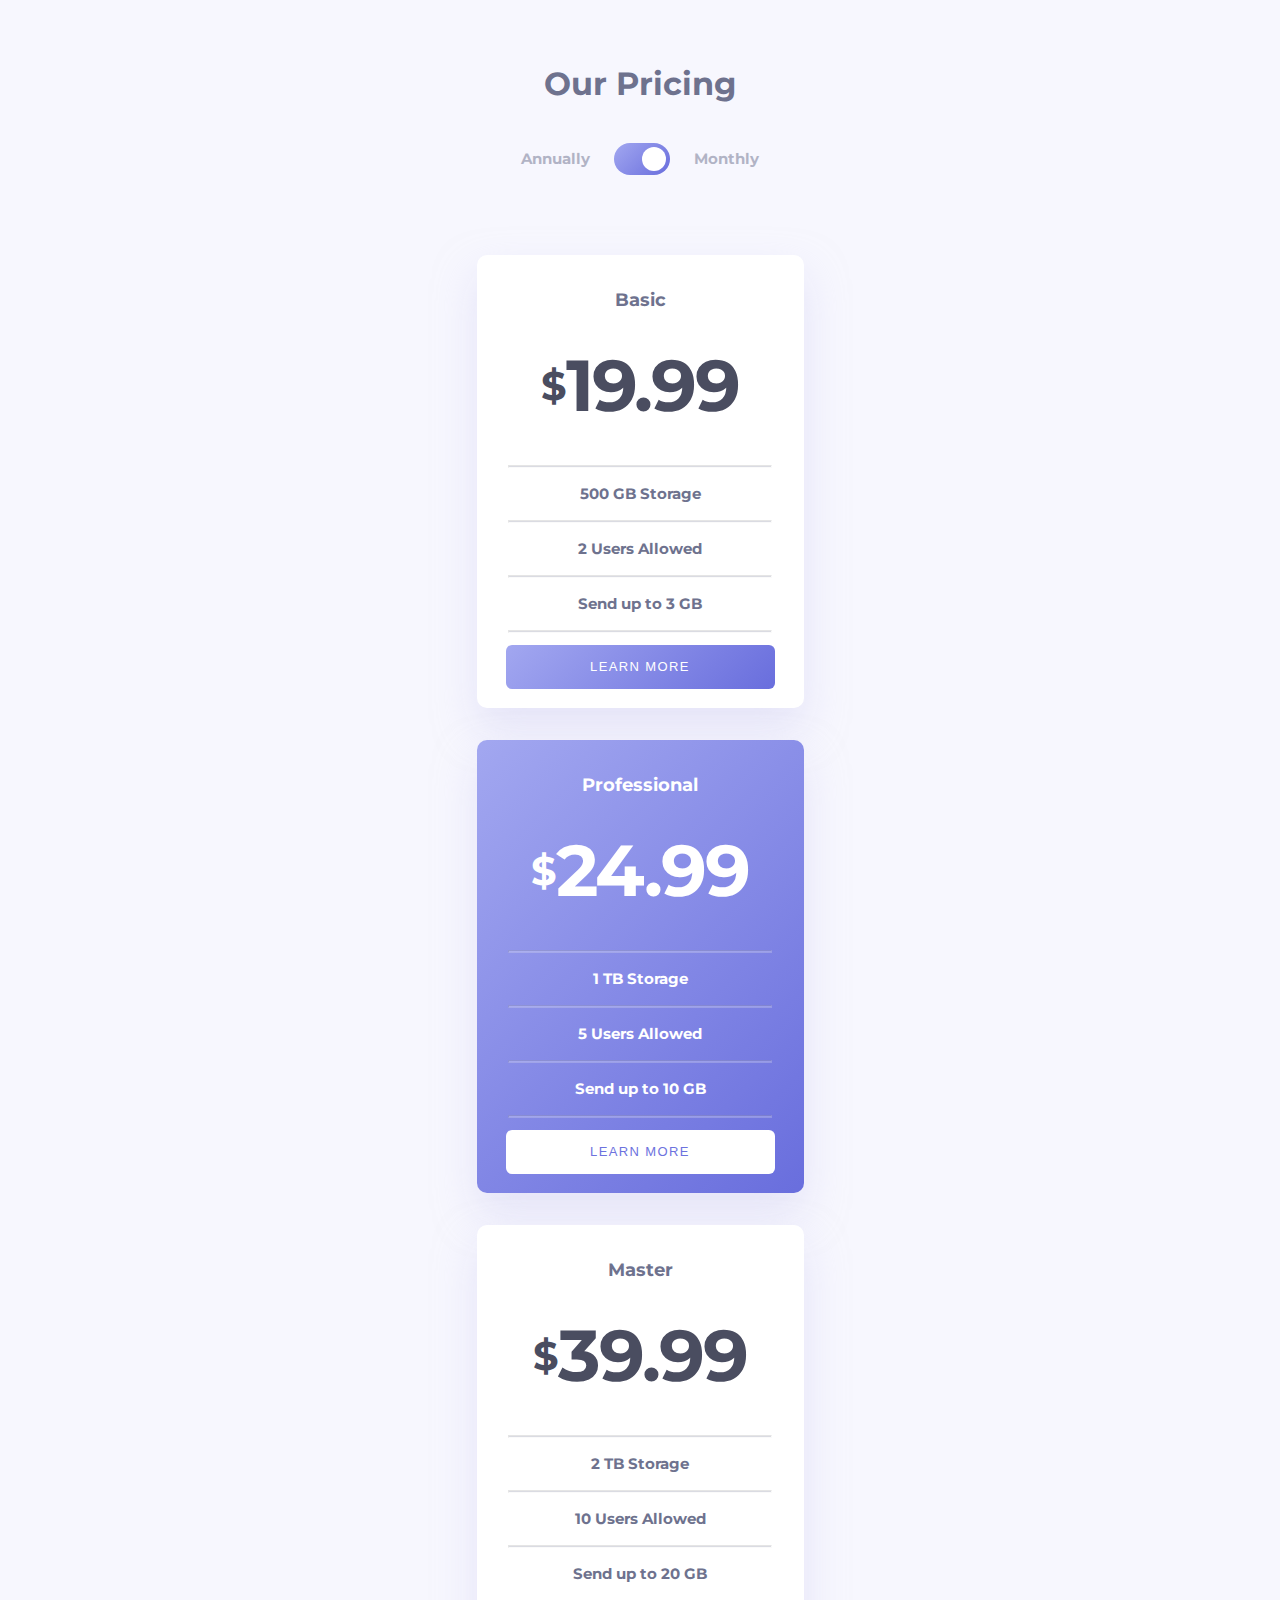
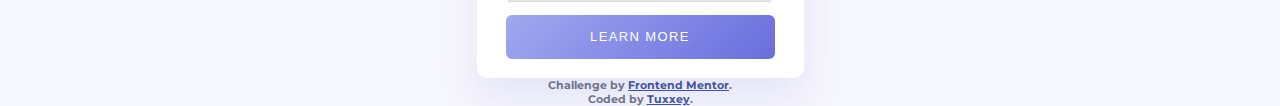
==== pricing-component-with-toggle-master/index.html @ 1f52ca59 "mobile done" ====
<!DOCTYPE html>
<html lang="en">
<head>
  <meta charset="UTF-8">
  <meta name="viewport" content="width=device-width, initial-scale=1.0"> <!-- displays site properly based on user's device -->
  <link rel="stylesheet" href="style.css">
  <link rel="icon" type="image/png" sizes="32x32" href="./images/favicon-32x32.png">
  <title>Frontend Mentor | [Challenge Name Here]</title>
</head>
<body>
  <h1>Our Pricing</h1>
  <div class="toggle">
    <span>Annually</span>
    <div id="purple"><div id="white"></div></div>
    <span>Monthly</span>
  </div>
  <div class="cards">

  <div class="card" id="basic">
    <h2>Basic</h2>
    <div class="price"><span class="dollar">&dollar;</span><span class="amount">19.99</span></div>
    <hr>
    500 GB Storage
    <hr>
    2 Users Allowed
    <hr>
    Send up to 3 GB
    <hr>
    <button>Learn More</button>
  </div>

<div class="card" id="professional">
  <h2>Professional</h2>
  <div class="price"><span class="dollar">&dollar;</span><span class="amount">24.99</span></div>
  <hr>
  1 TB Storage
  <hr>
  5 Users Allowed
  <hr>
  Send up to 10 GB
  <hr>
  <button>Learn More</button>
</div>

<div class="card" id="master">
  <h2>Master</h2>
  <div class="price"><span class="dollar">&dollar;</span><span class="amount">39.99</span></div>
  <hr>
  2 TB Storage
  <hr>
  10 Users Allowed
  <hr>
  Send up to 20 GB
  <hr>
  <button>Learn More</button>
</div>
</div>

<footer>
  Challenge by <a href="https://www.frontendmentor.io?ref=challenge" target="_blank">Frontend Mentor</a>. <br />
  Coded by <a href="#">Tuxxey</a>.
</footer>
</body>
</html>
---- pricing-component-with-toggle-master/style.css ----
@import url('https://fonts.googleapis.com/css2?family=Montserrat:wght@700&display=swap');

* {
    margin: 0;
    padding: 0;
    /* outline: solid red 1px; */
}

body {
    display: flex;
    flex-direction: column;
    align-items: center;
    justify-content: flex-start;
    min-height: 100vh;
    margin: 0px 24px 0px 24px;
    font-family: 'Montserrat';
    font-style: normal;
    font-weight: 700;
    font-size: 15px;
    background-color: #F7F7FE;
    background-image: url(./images/bg-top.svg), url(./images/bg-bottom.svg);
    background-position: 196px 0px, left bottom;
    background-repeat: no-repeat, no-repeat;
    color: #6E728E
}

h1 {
    font-size: 32px;
    line-height: 39px;
    margin-top: 64px;
}

.toggle {
    margin-top: 40px;
    display: flex;
    align-items: center;
    gap: 24px;
}

.toggle span {
    line-height: 28px;    
    mix-blend-mode: normal;
    opacity: 0.5;
}

.toggle #purple {
    display: inline-block;
    width: 56px;
    height: 32px;
    background: linear-gradient(135deg, #A2A7F0 0%, #696EDD 100%);
    border-radius: 16px;
}

.toggle #white {
    display: inline-block;
    width: 24px;
    height: 24px;
    background: #FFFFFF;
    border-radius: 50%;
    margin: 4px;
    margin-left: 28px;
    /* enable margin-left 28px to move to monthly */
}

.cards {
    margin-top: 80px;
    display: grid;
    grid-template-rows: repeat(3, 453px);
    grid-template-columns: 327px;
    gap: 32px;
}

.card {
    display: grid;
    justify-items: center;
    line-height: 28px;
    gap: 12px;
}

.card h2 {
    font-size: 18px;
    line-height: 28px;
    margin-top: 31px;
}

.card .price {
    display: flex;
    align-items: center;
    margin-top: 24px;
    margin-bottom: 32px;
}

.card .price .dollar {
    font-size: 40px;
    line-height: 49px;
    letter-spacing: -1.2px;
}

.card .price .amount {
    font-size: 72px;
    line-height: 71px;
    letter-spacing: -2.16px;
}

.card hr {
    width: 80%;
    height: 1px;
    mix-blend-mode: normal;
    opacity: 0.25;
}

.card button {
    font-size: 13px;
    line-height: 16px;
    letter-spacing: 1.39286px;
    border-radius: 6px;
    width: 269px;
    height: 44px;
    border-style: none;
    margin-bottom: 31px;
    text-transform: uppercase;
}

#basic, #master {
    background: #FFFFFF;
    box-shadow: 0px 20px 40px rgba(212, 210, 244, 0.5);
    border-radius: 10px;
}

#basic hr, #master hr {
    background: #6E728E;
}

#basic .price, #master .price {
    color: #4A4D60;
}

#basic button, #master button {
    color: #FFFFFF;
    background: linear-gradient(135deg, #A2A7F0 0%, #696EDD 100%);
}


#professional {
    background: linear-gradient(135deg, #A2A7F0 0%, #696EDD 100%);
    box-shadow: 0px 20px 40px rgba(212, 210, 244, 0.5);
    border-radius: 10px;
    color: #FFFFFF;

}

#professional hr {
    background: #FFFFFF;
}

#professional button {
    color: #6D72DE;
    background: #FFFFFF;
}

footer {
    margin-top: auto;
    font-size: 11px; 
    text-align: center;
}

footer a { 
    color: hsl(228, 45%, 44%); 
}
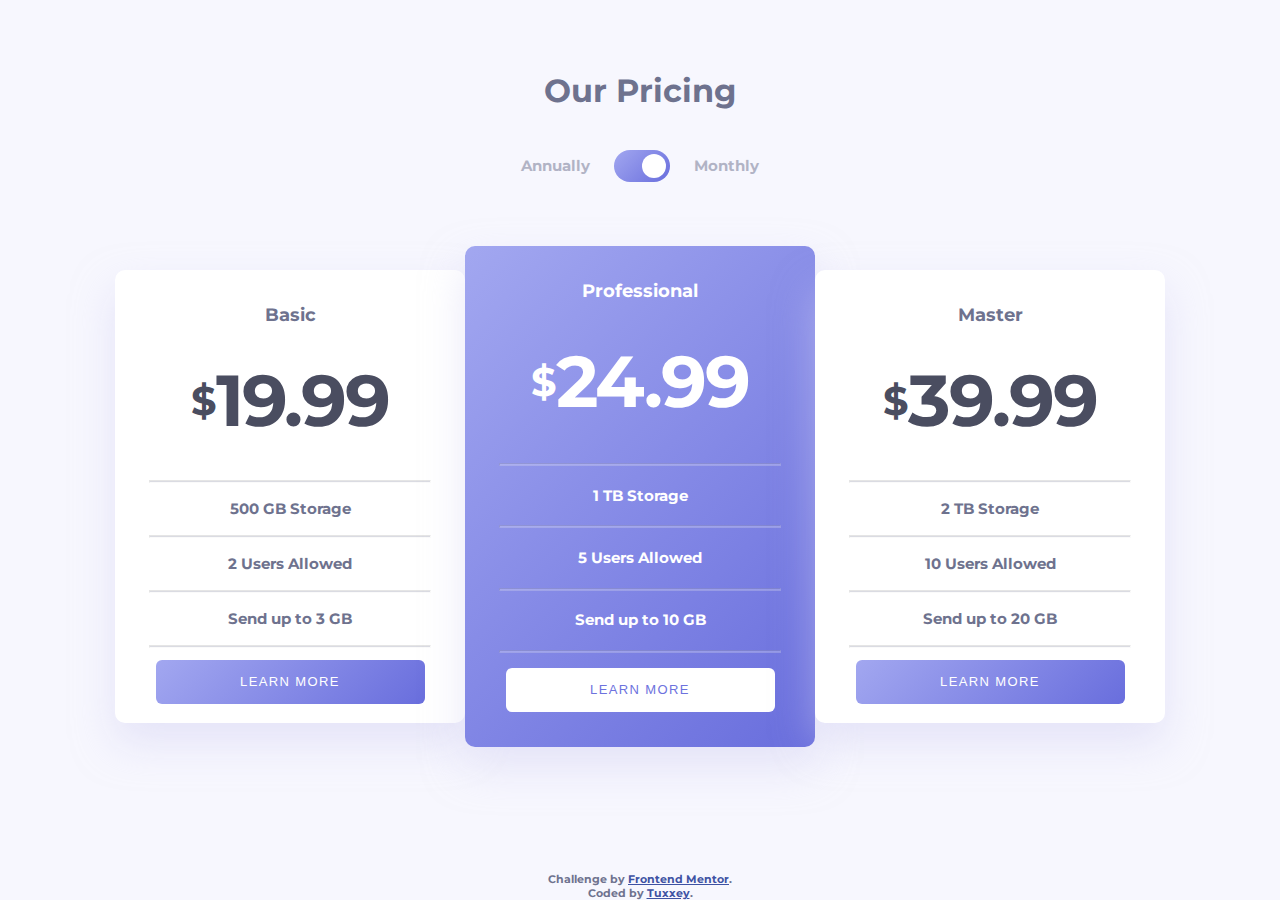
==== commit 4aa7b599: "2022-09-10 11:18" ====
--- a/pricing-component-with-toggle-master/index.html
+++ b/pricing-component-with-toggle-master/index.html
@@ -2,17 +2,18 @@
 <html lang="en">
 <head>
   <meta charset="UTF-8">
-  <meta name="viewport" content="width=device-width, initial-scale=1.0"> <!-- displays site properly based on user's device -->
+  <meta name="viewport" content="width=device-width, initial-scale=1.0">
   <link rel="stylesheet" href="style.css">
+  <script src="script.js" defer></script>
   <link rel="icon" type="image/png" sizes="32x32" href="./images/favicon-32x32.png">
   <title>Frontend Mentor | [Challenge Name Here]</title>
 </head>
-<body>
+<body> 
   <h1>Our Pricing</h1>
   <div class="toggle">
-    <span>Annually</span>
+    <span id="year">Annually</span>
     <div id="purple"><div id="white"></div></div>
-    <span>Monthly</span>
+    <span id="month">Monthly</span>
   </div>
   <div class="cards">
 
@@ -26,7 +27,7 @@
     <hr>
     Send up to 3 GB
     <hr>
-    <button>Learn More</button>
+    <button type="button">Learn More</button>
   </div>
 
 <div class="card" id="professional">
@@ -39,7 +40,7 @@
   <hr>
   Send up to 10 GB
   <hr>
-  <button>Learn More</button>
+  <button type="button">Learn More</button>
 </div>
 
 <div class="card" id="master">
@@ -52,7 +53,7 @@
   <hr>
   Send up to 20 GB
   <hr>
-  <button>Learn More</button>
+  <button type="button">Learn More</button>
 </div>
 </div>
 
--- a/pricing-component-with-toggle-master/style.css
+++ b/pricing-component-with-toggle-master/style.css
@@ -4,6 +4,47 @@
     margin: 0;
     padding: 0;
     /* outline: solid red 1px; */
+}
+
+/* Mobile */
+@media (max-width: 1050px) { 
+    body {
+        background-image: url(./images/bg-top.svg);
+        background-position: 196px 0px;
+        background-repeat: no-repeat;
+    }
+    .cards {
+        margin-top: 80px;
+        grid-template-rows: repeat(3, 453px);
+        grid-template-columns: 327px;
+        gap: 32px;
+    }
+    h1 {
+        margin-top: 64px;
+        min-width: max-content;
+    }
+}
+
+/* Desktop */
+@media (min-width: 1050px) { 
+    body {
+        background-image: url(./images/bg-top.svg), url(./images/bg-bottom.svg);
+        background-position: top right, left bottom;
+        background-repeat: no-repeat, no-repeat;
+    }   
+    .cards {
+        margin-top: 64px;
+        grid-template-columns: repeat(3, 350px);
+        grid-template-rows: 501px;
+    }
+
+    #basic, #master {
+        margin: 24px 0 24px 0;
+    }
+
+    h1 {
+        margin-top: 71px;
+    }
 }
 
 body {
@@ -18,16 +59,12 @@
     font-weight: 700;
     font-size: 15px;
     background-color: #F7F7FE;
-    background-image: url(./images/bg-top.svg), url(./images/bg-bottom.svg);
-    background-position: 196px 0px, left bottom;
-    background-repeat: no-repeat, no-repeat;
     color: #6E728E
 }
 
 h1 {
     font-size: 32px;
     line-height: 39px;
-    margin-top: 64px;
 }
 
 .toggle {
@@ -59,15 +96,10 @@
     border-radius: 50%;
     margin: 4px;
     margin-left: 28px;
-    /* enable margin-left 28px to move to monthly */
 }
 
 .cards {
-    margin-top: 80px;
     display: grid;
-    grid-template-rows: repeat(3, 453px);
-    grid-template-columns: 327px;
-    gap: 32px;
 }
 
 .card {
